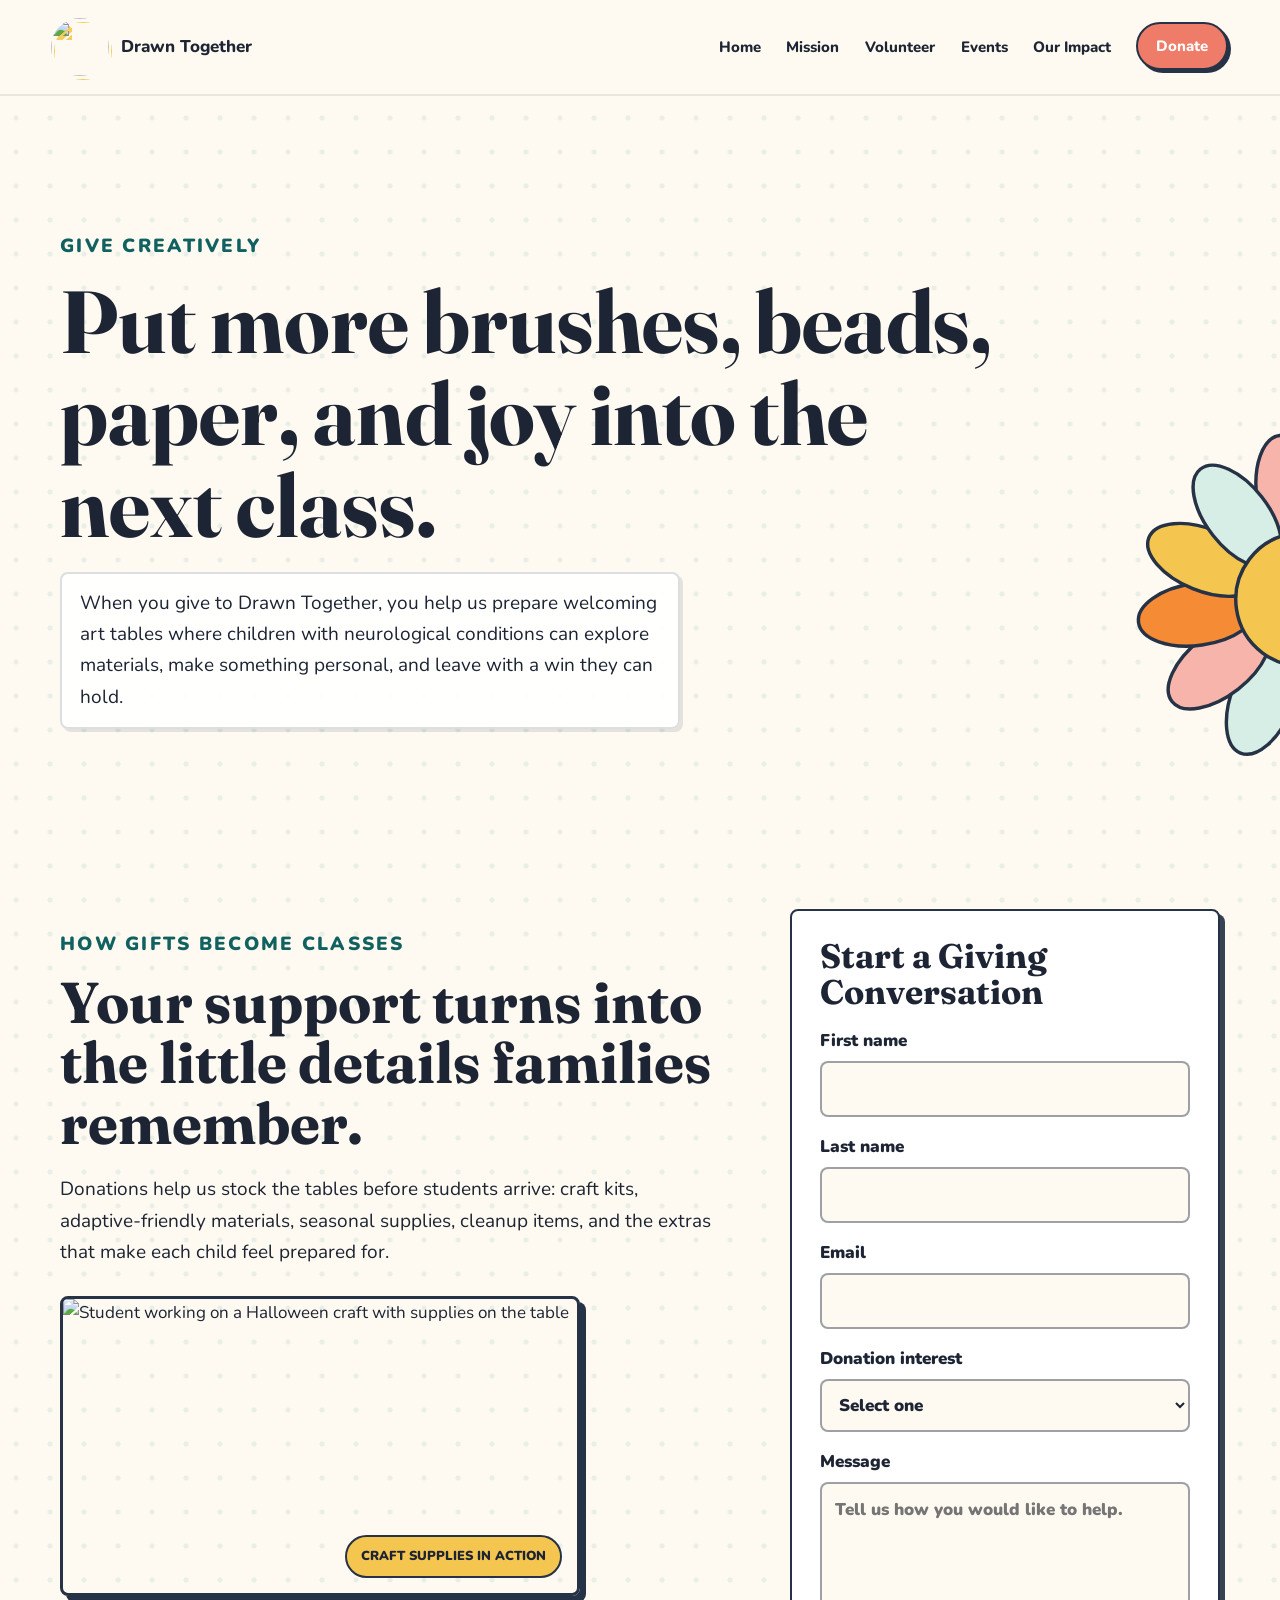
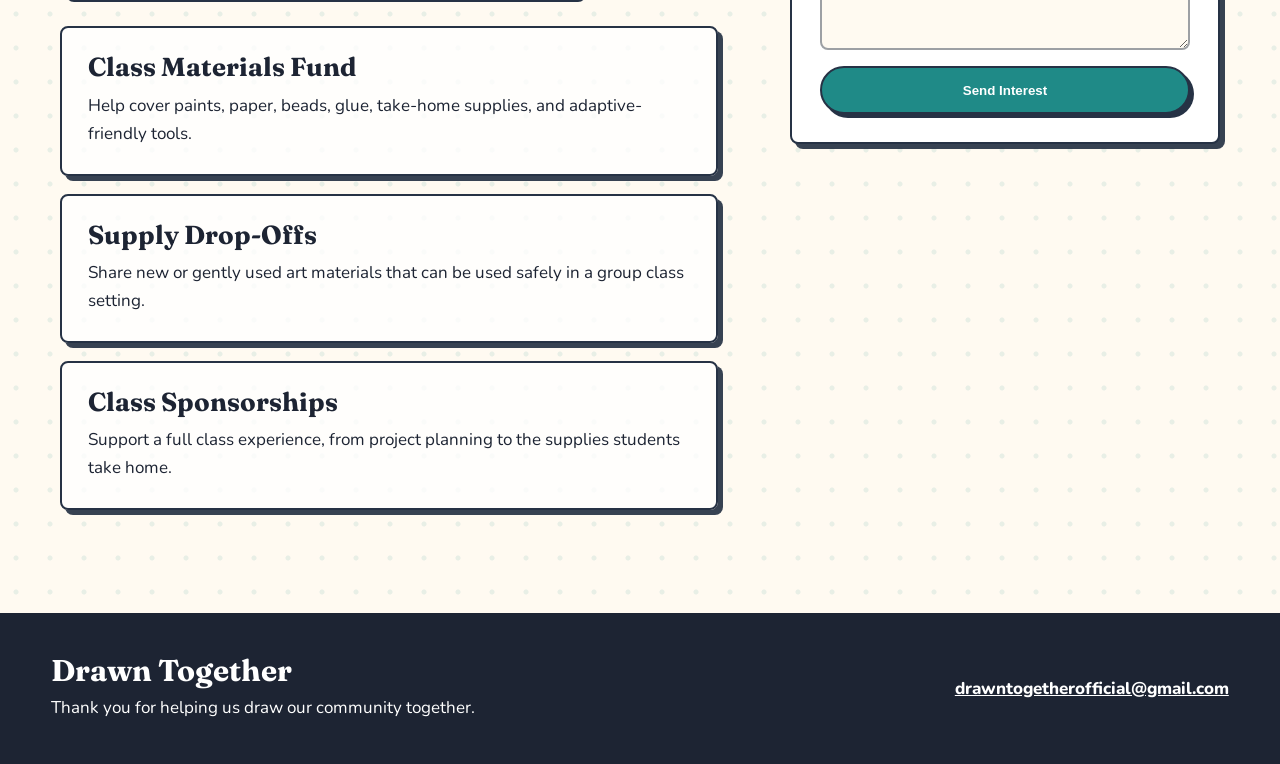
==== donate.html @ 6b5734e0 "Add files via upload" ====
<!doctype html>
<html lang="en">
<head>
  <meta charset="utf-8">
  <meta name="viewport" content="width=device-width, initial-scale=1">
  <meta name="description" content="Support Drawn Together with monetary donations, art supplies, or event sponsorships.">
  <title>Donate | Drawn Together</title>
  <link rel="preconnect" href="https://fonts.googleapis.com">
  <link rel="preconnect" href="https://fonts.gstatic.com" crossorigin>
  <link href="https://fonts.googleapis.com/css2?family=Fraunces:opsz,wght@9..144,600;9..144,700&family=Nunito:wght@400;600;700;800&display=swap" rel="stylesheet">
  <link rel="stylesheet" href="styles.css?v=91">
</head>
<body>
  <header class="site-header">
    <a class="brand" href="index.html" aria-label="Drawn Together home">
      <img class="brand-logo" src="assets/drawn-together-logo.png" alt="">
      <span>Drawn Together</span>
    </a>
    <button class="nav-toggle" aria-expanded="false" aria-controls="site-nav">Menu</button>
    <nav class="site-nav" id="site-nav">
      <a href="index.html">Home</a>
      <a href="index.html#mission">Mission</a>
      <a href="index.html#volunteer">Volunteer</a>
      <a href="index.html#events">Events</a>
      <a href="impact.html">Our Impact</a>
      <a class="nav-pill" href="donate.html" aria-current="page">Donate</a>
    </nav>
  </header>

  <main>
    <section class="page-hero donate-hero">
      <p class="eyebrow">Give Creatively</p>
      <h1>Put more brushes, beads, paper, and joy into the next class.</h1>
      <p>When you give to Drawn Together, you help us prepare welcoming art tables where children with neurological conditions can explore materials, make something personal, and leave with a win they can hold.</p>
      <svg class="donate-flower donate-flower-one" aria-hidden="true" viewBox="0 0 300 260" role="img">
        <g class="flower-petals">
          <ellipse cx="150" cy="38" rx="27" ry="52"></ellipse>
          <ellipse cx="150" cy="38" rx="27" ry="52" transform="rotate(30 150 130)"></ellipse>
          <ellipse cx="150" cy="38" rx="27" ry="52" transform="rotate(60 150 130)"></ellipse>
          <ellipse cx="150" cy="38" rx="27" ry="52" transform="rotate(90 150 130)"></ellipse>
          <ellipse cx="150" cy="38" rx="27" ry="52" transform="rotate(120 150 130)"></ellipse>
          <ellipse cx="150" cy="38" rx="27" ry="52" transform="rotate(150 150 130)"></ellipse>
          <ellipse cx="150" cy="38" rx="27" ry="52" transform="rotate(180 150 130)"></ellipse>
          <ellipse cx="150" cy="38" rx="27" ry="52" transform="rotate(210 150 130)"></ellipse>
          <ellipse cx="150" cy="38" rx="27" ry="52" transform="rotate(240 150 130)"></ellipse>
          <ellipse cx="150" cy="38" rx="27" ry="52" transform="rotate(270 150 130)"></ellipse>
          <ellipse cx="150" cy="38" rx="27" ry="52" transform="rotate(300 150 130)"></ellipse>
          <ellipse cx="150" cy="38" rx="27" ry="52" transform="rotate(330 150 130)"></ellipse>
        </g>
        <circle class="flower-face" cx="150" cy="130" r="58"></circle>
      </svg>
      <svg class="donate-flower donate-flower-two" aria-hidden="true" viewBox="0 0 300 260" role="img">
        <g class="flower-petals">
          <ellipse cx="150" cy="38" rx="27" ry="52"></ellipse>
          <ellipse cx="150" cy="38" rx="27" ry="52" transform="rotate(30 150 130)"></ellipse>
          <ellipse cx="150" cy="38" rx="27" ry="52" transform="rotate(60 150 130)"></ellipse>
          <ellipse cx="150" cy="38" rx="27" ry="52" transform="rotate(90 150 130)"></ellipse>
          <ellipse cx="150" cy="38" rx="27" ry="52" transform="rotate(120 150 130)"></ellipse>
          <ellipse cx="150" cy="38" rx="27" ry="52" transform="rotate(150 150 130)"></ellipse>
          <ellipse cx="150" cy="38" rx="27" ry="52" transform="rotate(180 150 130)"></ellipse>
          <ellipse cx="150" cy="38" rx="27" ry="52" transform="rotate(210 150 130)"></ellipse>
          <ellipse cx="150" cy="38" rx="27" ry="52" transform="rotate(240 150 130)"></ellipse>
          <ellipse cx="150" cy="38" rx="27" ry="52" transform="rotate(270 150 130)"></ellipse>
          <ellipse cx="150" cy="38" rx="27" ry="52" transform="rotate(300 150 130)"></ellipse>
          <ellipse cx="150" cy="38" rx="27" ry="52" transform="rotate(330 150 130)"></ellipse>
        </g>
        <circle class="flower-face" cx="150" cy="130" r="58"></circle>
      </svg>
    </section>

    <section class="section donation-layout">
      <div class="donation-copy">
        <p class="eyebrow">How Gifts Become Classes</p>
        <h2>Your support turns into the little details families remember.</h2>
        <p>Donations help us stock the tables before students arrive: craft kits, adaptive-friendly materials, seasonal supplies, cleanup items, and the extras that make each child feel prepared for.</p>
        <div class="donation-photo-card">
          <img src="https://drive.google.com/thumbnail?id=1JPonKLzSNSVyXryrN7kkuOmf8gFSathL&sz=w1200" alt="Student working on a Halloween craft with supplies on the table">
          <span>craft supplies in action</span>
        </div>
        <div class="donation-options">
          <article>
            <h3>Class Materials Fund</h3>
            <p>Help cover paints, paper, beads, glue, take-home supplies, and adaptive-friendly tools.</p>
          </article>
          <article>
            <h3>Supply Drop-Offs</h3>
            <p>Share new or gently used art materials that can be used safely in a group class setting.</p>
          </article>
          <article>
            <h3>Class Sponsorships</h3>
            <p>Support a full class experience, from project planning to the supplies students take home.</p>
          </article>
        </div>
      </div>

      <form class="donation-form" action="mailto:drawntogetherofficial@gmail.com" method="post" enctype="text/plain" data-email-form>
        <span class="form-swatch"></span>
        <h2>Start a Giving Conversation</h2>
        <label>
          First name
          <input name="First name" type="text" required>
        </label>
        <label>
          Last name
          <input name="Last name" type="text" required>
        </label>
        <label>
          Email
          <input name="Email" type="email" required>
        </label>
        <label>
          Donation interest
          <select name="Donation interest" required>
            <option value="">Select one</option>
            <option>Class materials fund</option>
            <option>Supply drop-off</option>
            <option>Class sponsorship</option>
          </select>
        </label>
        <label>
          Message
          <textarea name="Message" rows="5" placeholder="Tell us how you would like to help."></textarea>
        </label>
        <button class="button primary" type="submit">Send Interest</button>
      </form>
    </section>
  </main>

  <footer class="site-footer">
    <div>
      <h2>Drawn Together</h2>
      <p>Thank you for helping us draw our community together.</p>
    </div>
    <div class="footer-contact">
      <a href="mailto:drawntogetherofficial@gmail.com">drawntogetherofficial@gmail.com</a>
    </div>
  </footer>

  <script src="script.js?v=4"></script>
</body>
</html>
---- styles.css ----
:root {
  --ink: #1d2433;
  --paper: #fffaf1;
  --cream: #fff4db;
  --teal: #1f8a87;
  --teal-dark: #10615f;
  --coral: #ef7c68;
  --rose: #f7b4ab;
  --gold: #f4c64f;
  --blue: #4569b2;
  --mint: #d7eee6;
  --line: #263245;
  --shadow: 0 22px 55px rgba(33, 38, 49, 0.15);
}

* {
  box-sizing: border-box;
}

html {
  scroll-behavior: smooth;
}

body {
  margin: 0;
  background:
    radial-gradient(circle at 16px 16px, rgba(31, 138, 135, 0.10) 2px, transparent 3px) 0 0 / 34px 34px,
    var(--paper);
  color: var(--ink);
  font-family: "Nunito", Arial, sans-serif;
  font-size: 17px;
  line-height: 1.65;
}

img {
  display: block;
  max-width: 100%;
}

a {
  color: inherit;
}

.site-header {
  position: sticky;
  top: 0;
  z-index: 20;
  display: flex;
  align-items: center;
  justify-content: space-between;
  gap: 24px;
  padding: 18px clamp(18px, 4vw, 58px);
  background: rgba(255, 250, 241, 0.92);
  border-bottom: 2px solid rgba(38, 50, 69, 0.10);
  backdrop-filter: blur(16px);
}

.brand {
  display: inline-flex;
  align-items: center;
  gap: 12px;
  color: var(--ink);
  font-weight: 800;
  text-decoration: none;
}

.brand-logo {
  width: 58px;
  height: 58px;
  object-fit: contain;
  border-radius: 50%;
  filter: drop-shadow(3px 4px 0 rgba(244, 198, 79, 0.9));
}

.site-nav {
  display: flex;
  align-items: center;
  gap: clamp(12px, 2vw, 28px);
  font-size: 15px;
  font-weight: 800;
}

.site-nav a {
  text-decoration: none;
}

.site-nav a:hover,
.site-nav a[aria-current="page"] {
  color: var(--teal-dark);
}

.nav-pill {
  padding: 10px 18px;
  color: #fff;
  background: var(--coral);
  border: 2px solid var(--line);
  border-radius: 999px;
  box-shadow: 3px 3px 0 var(--line);
}

.site-nav .nav-pill:hover,
.site-nav .nav-pill[aria-current="page"] {
  color: #fff;
  transform: translate(-1px, -1px);
}

.nav-toggle {
  display: none;
  padding: 9px 13px;
  color: var(--ink);
  background: var(--gold);
  border: 2px solid var(--line);
  border-radius: 999px;
  font: inherit;
  font-weight: 800;
}

.hero,
.page-hero,
.section {
  width: min(1160px, calc(100% - 36px));
  margin: 0 auto;
}

.hero {
  position: relative;
  display: grid;
  grid-template-columns: minmax(0, 1fr) minmax(360px, 0.85fr);
  gap: clamp(34px, 6vw, 76px);
  align-items: center;
  min-height: calc(100vh - 86px);
  padding: 54px 0 72px;
}

.home-hero::before {
  position: absolute;
  inset: -40px -58px -20px;
  content: "";
  background: rgba(31, 138, 135, 0.055);
  pointer-events: none;
  z-index: -1;
}

.hero-copy {
  position: relative;
  isolation: isolate;
}

.hero-copy > :not(.hero-text-handprint) {
  position: relative;
  z-index: 1;
}

.hero-text-handprint {
  position: absolute;
  right: -70px;
  top: 88px;
  width: 470px;
  max-width: none;
  opacity: 0.3;
  pointer-events: none;
  transform: rotate(-12deg);
  z-index: 0;
}

.hero-copy::before {
  position: absolute;
  top: -36px;
  left: -18px;
  width: 132px;
  height: 18px;
  content: "";
  background: var(--rose);
  border-radius: 999px;
  transform: rotate(-7deg);
  z-index: -1;
}

.eyebrow {
  margin: 0 0 12px;
  color: var(--teal-dark);
  font-size: 13px;
  font-weight: 900;
  letter-spacing: 0.12em;
  text-transform: uppercase;
}

h1,
h2,
h3 {
  margin: 0;
  color: var(--ink);
  font-family: "Fraunces", Georgia, serif;
  line-height: 1.05;
}

h1 {
  max-width: 780px;
  font-size: clamp(46px, 7vw, 88px);
}

h2 {
  font-size: clamp(34px, 4.5vw, 58px);
}

h3 {
  font-size: 26px;
}

p {
  margin: 0;
}

.hero p,
.page-hero p,
.section-heading p,
.copy-block p,
.impact-preview p,
.donation-copy > p {
  max-width: 680px;
  margin-top: 20px;
  font-size: 19px;
}

.hero-actions {
  display: flex;
  flex-wrap: wrap;
  gap: 14px;
  margin-top: 30px;
}

.button {
  display: inline-flex;
  align-items: center;
  justify-content: center;
  min-height: 48px;
  padding: 12px 20px;
  border: 2px solid var(--line);
  border-radius: 999px;
  box-shadow: 4px 4px 0 var(--line);
  font-weight: 900;
  text-decoration: none;
  cursor: pointer;
}

.button.primary {
  color: #fff;
  background: var(--teal);
}

.button.ghost {
  background: #fff;
}

.button.dark {
  background: var(--gold);
}

.button:hover {
  transform: translate(-1px, -1px);
}

.hero-art {
  position: relative;
  min-height: 560px;
}

.hero-art::before {
  display: none;
  content: none;
}

.photo-card {
  position: absolute;
  object-position: center;
  background: #fff;
  padding: 8px;
  object-fit: cover;
  border: 3px solid var(--line);
  border-radius: 8px;
  box-shadow: var(--shadow);
}

.photo-card::before {
  position: absolute;
  content: "";
}

.photo-one {
  top: 72px;
  left: 0;
  width: 73%;
  height: 410px;
  transform: rotate(-2deg);
  z-index: 2;
}

.photo-two {
  top: 40px;
  right: -34px;
  width: 36%;
  height: 238px;
  transform: rotate(4deg);
  z-index: 3;
}

.photo-three {
  right: -28px;
  bottom: 84px;
  width: 35%;
  height: 220px;
  object-position: center 12%;
  transform: rotate(-2deg);
  z-index: 3;
}

.hero-palette {
  position: absolute;
  top: -90px;
  left: -88px;
  width: 366px;
  height: auto;
  pointer-events: none;
  transform: rotate(-9deg);
  z-index: 1;
}

.hero-palette-body {
  fill: #c28b5d;
  stroke: var(--line);
  stroke-width: 2;
}

.hero-paint {
  stroke: var(--line);
  stroke-width: 1.5;
}

.hero-paint.coral {
  fill: var(--coral);
}

.hero-paint.teal {
  fill: var(--teal);
}

.hero-paint.gold {
  fill: var(--gold);
}

.hero-paint.blue {
  fill: var(--blue);
}

.hero-brush {
  position: absolute;
  right: -330px;
  bottom: -118px;
  width: 560px;
  height: auto;
  pointer-events: none;
  transform: rotate(8deg);
  z-index: 1;
}

.logo-brush-handle,
.logo-brush-handle-outline,
.logo-brush-ferrule,
.logo-brush-bristles,
.logo-brush-shine,
.brush-paint {
  stroke: var(--line);
  stroke-linecap: round;
  stroke-linejoin: round;
}

.logo-brush-handle {
  fill: none;
  stroke: #2f6fb2;
  stroke-width: 11;
}

.logo-brush-handle-outline {
  fill: none;
  stroke: var(--line);
  stroke-width: 15;
}

.logo-brush-ferrule {
  fill: #f7b4ab;
  stroke-width: 2;
}

.logo-brush-bristles {
  fill: #de7357;
  stroke-width: 2;
}

.logo-brush-shine {
  fill: none;
  stroke: #9ed0dc;
  stroke-width: 4;
  opacity: 0.95;
}

.paint-stroke {
  position: absolute;
  display: block;
  border-radius: 999px;
  z-index: 1;
}

.paint-stroke-one {
  right: 10px;
  top: 324px;
  width: 170px;
  height: 22px;
  background: var(--teal);
  opacity: 0.68;
  transform: rotate(-8deg);
}

.paint-stroke-two {
  left: 168px;
  bottom: 36px;
  width: 320px;
  height: 26px;
  background: var(--rose);
  opacity: 0.78;
  transform: rotate(5deg);
}

.photo-one,
.photo-two,
.photo-three {
  clip-path: polygon(0 0, 100% 0, 100% 96%, 96% 100%, 0 100%);
}

.photo-one + .photo-two {
  object-position: center;
}

.doodle-note {
  position: absolute;
  left: 26px;
  bottom: 6px;
  max-width: 250px;
  padding: 18px 20px;
  background: #fff;
  border: 3px solid var(--line);
  border-radius: 8px;
  box-shadow: 5px 5px 0 var(--line);
  transform: rotate(1deg);
  z-index: 5;
}

.doodle-note::before {
  position: absolute;
  top: -18px;
  left: 52px;
  width: 92px;
  height: 28px;
  content: "";
  background: rgba(247, 180, 171, 0.82);
  border: 2px solid rgba(38, 50, 69, 0.28);
  transform: rotate(-4deg);
}

.doodle-note span {
  display: block;
  font-family: "Fraunces", Georgia, serif;
  font-size: 38px;
  line-height: 1;
}

.doodle-note strong {
  display: block;
  margin-top: 4px;
  font-size: 18px;
  line-height: 1.2;
}

.hero-art::after {
  display: none;
  content: none;
}

.section {
  padding: clamp(64px, 8vw, 104px) 0;
}

.split {
  position: relative;
  display: grid;
  grid-template-columns: 0.85fr 1.15fr;
  gap: clamp(30px, 6vw, 72px);
  border-top: 2px solid rgba(38, 50, 69, 0.16);
}

.mission-section {
  padding-top: clamp(42px, 5vw, 64px);
  padding-bottom: 8px;
}

.mission-section h2 {
  max-width: 430px;
  font-size: clamp(36px, 4.25vw, 57px);
  line-height: 1.02;
}

.copy-block {
  display: grid;
  gap: 8px;
  padding-top: 58px;
  transform: translateX(-50px);
}

.copy-block p {
  margin-top: 0;
}

.mission-art {
  position: absolute;
  right: clamp(18px, 7vw, 118px);
  bottom: -42px;
  width: 252px;
  height: 166px;
  pointer-events: none;
  z-index: 2;
}

.mission-art .paper {
  position: absolute;
  right: 36px;
  bottom: 6px;
  width: 118px;
  height: 92px;
  background:
    linear-gradient(90deg, rgba(38, 50, 69, 0.08) 1px, transparent 1px) 0 0 / 18px 18px,
    #fff;
  border: 3px solid var(--line);
  border-radius: 8px;
  box-shadow: 5px 5px 0 rgba(38, 50, 69, 0.9);
  transform: rotate(5deg);
}

.mission-art .paper::before {
  position: absolute;
  top: -17px;
  left: 24px;
  width: 66px;
  height: 24px;
  content: "";
  background: rgba(247, 180, 171, 0.82);
  border: 2px solid rgba(38, 50, 69, 0.25);
  transform: rotate(-9deg);
}

.mission-art .brush {
  position: absolute;
  left: 18px;
  top: 38px;
  width: 156px;
  height: 14px;
  background: var(--line);
  border-radius: 999px;
  transform: rotate(-24deg);
}

.mission-art .brush::before {
  position: absolute;
  left: -22px;
  top: -8px;
  width: 46px;
  height: 30px;
  content: "";
  background: var(--teal);
  border: 3px solid var(--line);
  border-radius: 999px 4px 4px 999px;
}

.mission-art .brush::after {
  position: absolute;
  right: -21px;
  top: -6px;
  width: 38px;
  height: 26px;
  content: "";
  background: var(--gold);
  border: 3px solid var(--line);
  border-radius: 4px 999px 999px 4px;
}

.paint-dot {
  position: absolute;
  width: 28px;
  height: 28px;
  border: 3px solid var(--line);
  border-radius: 50%;
}

.dot-one {
  right: 4px;
  top: 18px;
  background: var(--coral);
}

.dot-two {
  right: 0;
  bottom: 22px;
  width: 20px;
  height: 20px;
  background: var(--teal);
}

.dot-three {
  left: 28px;
  bottom: 6px;
  width: 34px;
  height: 34px;
  background: var(--rose);
}

.paint-line {
  position: absolute;
  left: 84px;
  bottom: 22px;
  width: 146px;
  height: 16px;
  background: linear-gradient(90deg, var(--blue), var(--teal), var(--gold), var(--coral));
  border: 2px solid var(--line);
  border-radius: 999px;
  transform: rotate(-7deg);
}

.feature-band,
.stats-row,
.partner-cards,
.donation-options {
  display: grid;
  grid-template-columns: repeat(3, 1fr);
  gap: 18px;
}

.feature-band {
  align-items: stretch;
  padding-top: 18px;
  padding-bottom: clamp(64px, 7vw, 92px);
}

.feature-card,
.partner-cards article,
.donation-options article,
.donation-form,
.event-detail {
  background: rgba(255, 255, 255, 0.78);
  border: 2px solid var(--line);
  border-radius: 8px;
  box-shadow: 5px 5px 0 rgba(38, 50, 69, 0.92);
}

.feature-card,
.partner-cards article,
.donation-options article {
  padding: 26px;
}

.feature-card p,
.partner-cards p,
.donation-options p {
  margin-top: 10px;
}

.feature-card {
  position: relative;
  overflow: hidden;
  min-height: 226px;
  isolation: isolate;
}

.feature-card::after {
  content: none;
}

.feature-card::before {
  content: none;
}

.feature-access {
  padding-top: 30px;
  transform: rotate(-0.7deg);
  border-radius: 8px 8px 28px 8px;
  background: #fde8e4;
}

.feature-volunteer {
  margin-top: 18px;
  padding-top: 30px;
  background: #e7f4f8;
  transform: rotate(0.5deg);
  border-radius: 28px 8px 8px 8px;
}

.feature-partner {
  padding-top: 30px;
  transform: rotate(-0.2deg);
  border-radius: 8px 28px 8px 8px;
  background: #fff0bf;
}

.feature-card h3,
.feature-card p {
  position: relative;
  z-index: 1;
}

.feature-access h3,
.feature-partner h3 {
  max-width: 68%;
}

.card-art {
  position: absolute;
  top: 18px;
  right: 18px;
  width: 82px;
  height: auto;
  pointer-events: none;
  z-index: 0;
}

.card-palette {
  opacity: 0.92;
}

.palette-body {
  fill: #c28b5d;
  stroke: var(--line);
  stroke-width: 3;
}

.paint-spot {
  stroke: none;
}

.paint-spot.coral {
  fill: var(--coral);
}

.paint-spot.teal {
  fill: var(--teal);
}

.paint-spot.gold {
  fill: var(--gold);
}

.paint-spot.blue {
  fill: var(--blue);
}

.card-flower {
  top: 12px;
  right: 14px;
  width: 64px;
  opacity: 0.9;
  overflow: visible;
}

.card-flower-petals ellipse {
  fill: #f7b4ab;
  stroke: var(--line);
  stroke-width: 4;
}

.card-flower-petals ellipse:nth-child(2n) {
  fill: #f4c64f;
}

.card-flower-petals ellipse:nth-child(3n) {
  fill: #d7eee6;
}

.card-flower-face {
  fill: var(--gold);
  stroke: var(--line);
  stroke-width: 4;
}

.section-heading {
  max-width: 760px;
  margin-bottom: 34px;
}

.events-section {
  border-top: 2px dashed rgba(38, 50, 69, 0.28);
}

.event-detail {
  display: grid;
  grid-template-columns: 1fr auto;
  gap: 24px;
  align-items: center;
  padding: clamp(24px, 4vw, 42px);
  background: linear-gradient(135deg, #ffffff 0%, var(--mint) 100%);
}

.event-detail p {
  max-width: 720px;
  margin-top: 14px;
}

.volunteer-section {
  display: flex;
  align-items: center;
  justify-content: space-between;
  gap: 30px;
  padding: clamp(34px, 5vw, 54px);
  margin-top: 10px;
  margin-bottom: clamp(52px, 7vw, 78px);
  background: linear-gradient(135deg, #fff 0%, #fde8e4 44%, #e7f4f8 100%);
  border: 2px solid var(--line);
  border-radius: 8px;
  box-shadow: 5px 5px 0 rgba(38, 50, 69, 0.92);
}

.volunteer-copy {
  max-width: 780px;
}

.volunteer-copy h2 {
  font-size: clamp(34px, 4.2vw, 56px);
}

.volunteer-copy p:not(.eyebrow) {
  max-width: 760px;
  margin-top: 16px;
  font-size: 19px;
}

.check-list {
  display: grid;
  gap: 8px;
  margin: 20px 0 0;
  padding: 0;
  list-style: none;
  font-weight: 800;
}

.check-list li::before {
  margin-right: 8px;
  color: var(--teal);
  content: ">";
}

.moments-section {
  position: relative;
  border-top: 2px dashed rgba(38, 50, 69, 0.28);
}

.smiley-flower {
  position: absolute;
  top: clamp(4px, 2vw, 18px);
  right: clamp(-34px, -1vw, -10px);
  width: 240px;
  height: 210px;
  overflow: visible;
  z-index: 1;
}

.flower-petals ellipse {
  stroke: var(--line);
  stroke-width: 3;
}

.flower-petals ellipse:nth-child(1),
.flower-petals ellipse:nth-child(5),
.flower-petals ellipse:nth-child(9) {
  fill: #f7b4ab;
}

.flower-petals ellipse:nth-child(2),
.flower-petals ellipse:nth-child(6),
.flower-petals ellipse:nth-child(10) {
  fill: #f58b35;
}

.flower-petals ellipse:nth-child(3),
.flower-petals ellipse:nth-child(7),
.flower-petals ellipse:nth-child(11) {
  fill: #f4c64f;
}

.flower-petals ellipse:nth-child(4),
.flower-petals ellipse:nth-child(8),
.flower-petals ellipse:nth-child(12) {
  fill: #d7eee6;
}

.flower-face {
  fill: var(--gold);
  stroke: var(--line);
  stroke-width: 3;
}

.flower-eye {
  fill: var(--line);
}

.flower-smile {
  fill: none;
  stroke: var(--line);
  stroke-width: 3;
  stroke-linecap: round;
}
.moments-strip {
  display: grid;
  grid-template-columns: 1.1fr 0.9fr 0.9fr 1.1fr;
  gap: 16px;
  align-items: stretch;
}

.moments-strip img {
  width: 100%;
  height: 330px;
  object-fit: cover;
  object-position: center;
  border: 3px solid var(--line);
  border-radius: 8px;
  box-shadow: 5px 5px 0 var(--line);
}

.moments-strip img:nth-child(2) {
  object-position: center 46%;
}

.moments-strip img:nth-child(3) {
  object-position: center 44%;
}

.moments-strip img:nth-child(2),
.moments-strip img:nth-child(4) {
  margin-top: 42px;
}

.impact-preview {
  position: relative;
  overflow: hidden;
  display: flex;
  align-items: center;
  justify-content: space-between;
  gap: 30px;
  width: 100vw;
  padding: clamp(36px, 6vw, 60px);
  min-height: 420px;
  margin-left: calc(50% - 50vw);
  margin-bottom: 80px;
  background: var(--paper);
  border: 3px solid var(--line);
  border-right: 0;
  border-left: 0;
  border-radius: 0;
  color: var(--ink);
  box-shadow: 0 6px 0 var(--line);
}

.impact-preview h2,
.impact-preview .eyebrow,
.impact-preview p {
  color: var(--ink);
}

.impact-preview .eyebrow {
  color: var(--teal-dark);
}

.impact-preview-copy,
.impact-preview .button {
  position: relative;
  z-index: 2;
}

.impact-preview-copy {
  margin-left: max(18px, calc((100vw - 1160px) / 2));
  max-width: 780px;
  padding: 28px;
  background: rgba(255, 250, 241, 0.78);
  border: 2px solid rgba(38, 50, 69, 0.24);
  border-radius: 8px;
  backdrop-filter: blur(2px);
}

.impact-preview .button {
  margin-right: max(18px, calc((100vw - 1160px) / 2));
}

.impact-collage {
  position: absolute;
  inset: 0;
  display: grid;
  grid-template-columns: repeat(8, 1fr);
  grid-template-rows: repeat(4, 1fr);
  gap: 0;
  padding: 0;
  opacity: 0.62;
  z-index: 1;
}

.impact-collage img {
  width: 100%;
  height: 100%;
  object-fit: cover;
  border: 0;
  border-radius: 0;
}

.event-slideshow {
  display: grid;
  gap: 14px;
}

.slideshow-frame {
  overflow: hidden;
  background: var(--ink);
  border: 3px solid var(--line);
  border-radius: 8px;
  box-shadow: 5px 5px 0 var(--line);
}

.slideshow-track {
  display: flex;
  transform: translateX(0);
  transition: transform 320ms ease;
  will-change: transform;
}

.slideshow-track img {
  flex: 0 0 100%;
  width: 100%;
  height: clamp(360px, 45vw, 560px);
  object-fit: contain;
  object-position: center;
}

.slideshow-track img:nth-child(3n) {
  object-position: center 35%;
}

.slideshow-track img:nth-child(4n) {
  object-position: center 65%;
}

.slideshow-controls {
  display: flex;
  align-items: center;
  justify-content: center;
  gap: 14px;
}

.slideshow-controls button {
  min-height: 42px;
  padding: 8px 16px;
  color: var(--ink);
  background: var(--gold);
  border: 2px solid var(--line);
  border-radius: 999px;
  box-shadow: 3px 3px 0 var(--line);
  font: inherit;
  font-weight: 900;
  cursor: pointer;
}

.slideshow-controls button:hover {
  transform: translate(-1px, -1px);
}

.slide-count {
  min-width: 76px;
  font-weight: 900;
  text-align: center;
}

.page-hero {
  padding: clamp(68px, 9vw, 116px) 0 clamp(44px, 7vw, 78px);
}

.page-hero h1 {
  max-width: 980px;
}

.impact-hero,
.donate-hero {
  position: relative;
}

.donate-hero::after {
  content: none;
}

.donate-hero > p:not(.eyebrow) {
  position: relative;
  z-index: 1;
  max-width: 620px;
  padding: 14px 18px;
  background: rgba(255, 255, 255, 0.9);
  border: 2px solid rgba(38, 50, 69, 0.16);
  border-radius: 8px;
  box-shadow: 3px 3px 0 rgba(38, 50, 69, 0.12);
}

.donate-flower {
  position: absolute;
  pointer-events: none;
  overflow: visible;
  z-index: -1;
}

.donate-flower-one {
  right: -22%;
  bottom: 58px;
  width: 345px;
  transform: rotate(-8deg);
}

.donate-flower-two {
  right: -32%;
  bottom: 190px;
  width: 278px;
  transform: rotate(14deg);
}

.impact-hero::after {
  content: none;
}

.impact-sun {
  position: absolute;
  top: clamp(54px, 8vw, 92px);
  right: clamp(-210px, -7vw, -78px);
  width: clamp(230px, 24vw, 360px);
  aspect-ratio: 1;
  pointer-events: none;
  z-index: -1;
}

.impact-sun::before,
.impact-sun::after,
.impact-sun span,
.impact-sun span::before,
.impact-sun span::after {
  position: absolute;
  content: "";
}

.impact-sun::before {
  inset: 10%;
  background: var(--gold);
  border: 5px solid var(--line);
  border-radius: 50%;
  box-shadow: 0 0 0 18px rgba(244, 198, 79, 0.28);
}

.impact-sun::after {
  inset: 0;
  background: repeating-conic-gradient(from 7deg, rgba(244, 198, 79, 0) 0 9deg, rgba(244, 198, 79, 0.46) 9deg 16deg, rgba(244, 198, 79, 0) 16deg 28deg);
  border-radius: 50%;
}

.impact-sun span {
  inset: 35% 30%;
  z-index: 1;
}

.impact-sun span::before {
  left: 0;
  top: 6px;
  width: 18px;
  height: 18px;
  background: var(--line);
  border-radius: 50%;
  box-shadow: 82px 0 0 var(--line);
}

.impact-sun span::after {
  left: 22px;
  top: 48px;
  width: 74px;
  height: 36px;
  border-bottom: 6px solid var(--line);
  border-radius: 0 0 80px 80px;
}

.stats-row {
  padding-top: 0;
}

.stats-row div {
  position: relative;
  overflow: hidden;
  padding: 28px;
  background: #fff;
  border: 2px solid var(--line);
  border-radius: 8px;
}

.stats-row div::after {
  content: none;
}

.stats-row div:nth-child(1) {
  background: #fde8e4;
}

.stats-row div:nth-child(2) {
  background: #e7f4f8;
}

.stats-row div:nth-child(3) {
  background: #fff0bf;
}

.stats-row strong {
  display: block;
  color: var(--coral);
  font-family: "Fraunces", Georgia, serif;
  font-size: 54px;
  line-height: 1;
}

.stats-row span {
  display: block;
  margin-top: 8px;
  font-weight: 800;
}

.story-grid {
  display: grid;
  gap: 76px;
  padding-top: clamp(74px, 9vw, 128px);
}

.impact-major-heading {
  display: flex;
  max-width: 1120px;
  min-height: 180px;
  flex-direction: column;
  justify-content: center;
  padding-top: clamp(20px, 3vw, 32px);
  padding-bottom: clamp(12px, 2vw, 22px);
  margin-top: 0;
}

.impact-major-heading h2 {
  max-width: 1120px;
  font-size: clamp(57px, 7vw, 95px);
}

.impact-major-heading p:not(.eyebrow) {
  max-width: 1050px;
  font-size: 25px;
  line-height: 1.45;
}

.impact-story {
  display: grid;
  grid-template-columns: 0.78fr 1fr;
  gap: clamp(28px, 5vw, 64px);
  align-items: center;
}

.impact-story.reverse {
  grid-template-columns: 1fr 0.78fr;
}

.impact-story.reverse .story-copy {
  order: 2;
}

.story-copy p:not(.eyebrow) {
  margin-top: 18px;
}

.partner-strip {
  display: inline-grid;
  gap: 2px;
  margin-top: 24px;
  padding: 14px 18px;
  background: var(--cream);
  border: 2px solid var(--line);
  border-radius: 8px;
}

.partner-strip span {
  color: var(--teal-dark);
  font-size: 12px;
  font-weight: 900;
  letter-spacing: 0.10em;
  text-transform: uppercase;
}

.text-link {
  display: table;
  margin-top: 20px;
  color: var(--teal-dark);
  font-weight: 900;
}

.gallery-grid {
  display: grid;
  grid-template-columns: 1fr 1fr;
  gap: 14px;
}

.gallery-grid img {
  width: 100%;
  height: 250px;
  object-fit: cover;
  border: 3px solid var(--line);
  border-radius: 8px;
  box-shadow: 4px 4px 0 var(--line);
}

.gallery-grid img:nth-child(1) {
  height: 330px;
  grid-row: span 2;
}

.gallery-grid.halloween img:nth-child(2) {
  height: 330px;
  grid-row: span 2;
}

.partner-section {
  border-top: 2px dashed rgba(38, 50, 69, 0.28);
}

.partner-cards {
  grid-template-columns: repeat(3, 1fr);
}

.donation-layout {
  display: grid;
  grid-template-columns: minmax(0, 1fr) minmax(330px, 430px);
  gap: clamp(30px, 6vw, 72px);
  align-items: start;
}

.donation-options {
  grid-template-columns: 1fr;
  margin-top: 30px;
}

.donation-photo-card {
  position: relative;
  max-width: 520px;
  margin-top: 28px;
}

.donation-photo-card img {
  width: 100%;
  height: 300px;
  object-fit: cover;
  border: 3px solid var(--line);
  border-radius: 8px;
  box-shadow: 6px 6px 0 var(--line);
}

.donation-photo-card span {
  position: absolute;
  right: 18px;
  bottom: 18px;
  padding: 9px 14px;
  background: var(--gold);
  border: 2px solid var(--line);
  border-radius: 999px;
  font-size: 13px;
  font-weight: 900;
  text-transform: uppercase;
}

.donation-form {
  position: relative;
  display: grid;
  gap: 16px;
  padding: 28px;
  background: #fff;
}

.form-swatch {
  display: none;
}

.donation-form h2 {
  font-size: 34px;
}

.donation-form label {
  display: grid;
  gap: 6px;
  font-weight: 900;
}

.donation-form input,
.donation-form select,
.donation-form textarea {
  width: 100%;
  padding: 12px 13px;
  color: var(--ink);
  background: var(--paper);
  border: 2px solid rgba(38, 50, 69, 0.45);
  border-radius: 8px;
  font: inherit;
}

.donation-form textarea {
  resize: vertical;
}

.site-footer {
  display: flex;
  justify-content: space-between;
  gap: 28px;
  padding: 42px clamp(18px, 4vw, 58px);
  color: #fff;
  background: var(--ink);
}

.site-footer h2 {
  color: #fff;
  font-size: 30px;
}

.site-footer p {
  max-width: 520px;
  margin-top: 8px;
}

.footer-contact {
  display: grid;
  align-content: center;
  gap: 8px;
  font-weight: 800;
  text-align: right;
}

@media (max-width: 900px) {
  .nav-toggle {
    display: inline-flex;
  }

  .site-nav {
    position: absolute;
    top: calc(100% + 2px);
    right: 18px;
    display: none;
    width: min(320px, calc(100vw - 36px));
    padding: 18px;
    background: #fff;
    border: 2px solid var(--line);
    border-radius: 8px;
    box-shadow: 5px 5px 0 var(--line);
  }

  .site-nav.is-open {
    display: grid;
  }

  .hero,
  .split,
  .impact-story,
  .impact-story.reverse,
  .donation-layout {
    grid-template-columns: 1fr;
  }

  .mission-section {
    padding-bottom: 46px;
  }

  .mission-art {
    right: auto;
    left: 0;
    bottom: 22px;
  }

  .hero {
    min-height: auto;
  }

  .hero-art {
    min-height: 650px;
    margin-top: 52px;
  }

  .hero-palette {
    top: 0;
    left: -58px;
    width: 292px;
  }

  .photo-one {
    top: 78px;
    width: 72%;
    height: 410px;
  }

  .photo-two {
    top: 58px;
  }

  .photo-three {
    bottom: 82px;
    height: 238px;
    object-position: center 8%;
  }

  .impact-story.reverse .story-copy {
    order: initial;
  }

  .feature-band,
  .stats-row,
  .partner-cards {
    grid-template-columns: 1fr;
  }

  .feature-volunteer {
    margin-top: 0;
  }

  .feature-access,
  .feature-volunteer,
  .feature-partner {
    transform: none;
  }

  .event-detail,
  .impact-preview,
  .volunteer-section {
    display: grid;
  }

  .impact-preview {
    width: 100vw;
    margin-left: calc(50% - 50vw);
  }

  .impact-preview-copy,
  .impact-preview .button {
    margin-right: 18px;
    margin-left: 18px;
  }

  .copy-block {
    padding-top: 0;
    transform: none;
  }
}

@media (max-width: 640px) {
  body {
    font-size: 16px;
  }

  .site-header {
    padding: 14px 18px;
  }

  .brand span:last-child {
    max-width: 140px;
    line-height: 1.1;
  }

  .hero,
  .page-hero,
  .section {
    width: min(100% - 28px, 1160px);
  }

  .hero {
    padding-top: 38px;
  }

  .mission-section {
    padding-bottom: 32px;
  }

  .mission-section h2 {
    font-size: clamp(34px, 10vw, 48px);
  }

  .mission-art {
    width: 190px;
    height: 130px;
    transform: scale(0.88);
    transform-origin: left bottom;
  }

  .hero-art {
    min-height: 610px;
    margin-top: 48px;
  }

  .photo-card {
    padding: 6px;
  }

  .photo-one {
    top: 62px;
    width: 86%;
    height: 315px;
  }

  .photo-two {
    top: 330px;
    right: -8px;
    width: 55%;
    height: 190px;
  }

  .photo-three {
    left: 0;
    right: auto;
    bottom: 44px;
    width: 58%;
    height: 205px;
    object-position: center 6%;
  }

  .hero-palette {
    top: -10px;
    left: -54px;
    width: 276px;
    z-index: 1;
  }

  .hero-brush {
    right: -232px;
    top: auto;
    bottom: -92px;
    width: 350px;
    transform: rotate(8deg);
    transform-origin: right center;
    z-index: 0;
  }

  .feature-band {
    padding-top: 0;
  }

  .feature-card {
    min-height: 150px;
    padding: 20px;
  }

  .feature-card p {
    max-width: calc(100% - 12px);
    font-size: 16px;
    line-height: 1.45;
  }

  .card-palette {
    top: 8px;
  }

  .hero-text-handprint {
    right: -58px;
    top: 80px;
    width: 300px;
  }

  .doodle-note {
    left: auto;
    right: 4px;
    bottom: 0;
    max-width: 176px;
    padding: 16px;
  }

  .doodle-note span {
    font-size: 31px;
  }

  .paint-stroke-one {
    top: 276px;
    right: 8px;
    width: 128px;
  }

  .paint-stroke-two {
    left: 16px;
    bottom: 20px;
    width: 170px;
  }

  .gallery-grid,
  .moments-strip {
    grid-template-columns: 1fr;
  }

  .slideshow-track img {
    height: 330px;
  }

  .smiley-flower {
    top: 8px;
    right: -62px;
    width: 128px;
    height: 128px;
    opacity: 0.55;
    z-index: 0;
  }

  .moments-section .section-heading {
    position: relative;
    z-index: 1;
    max-width: calc(100% - 54px);
  }

  .impact-sun {
    top: 22px;
    right: -118px;
    width: 210px;
    opacity: 0.55;
  }

  .impact-hero h1,
  .impact-hero p {
    position: relative;
    z-index: 1;
    max-width: calc(100% - 22px);
  }
  .gallery-grid img,
  .gallery-grid img:nth-child(1),
  .gallery-grid.halloween img:nth-child(2) {
    height: 260px;
    grid-row: auto;
  }

  .moments-strip img,
  .moments-strip img:nth-child(2),
  .moments-strip img:nth-child(4) {
    height: 260px;
    margin-top: 0;
  }

  .site-footer {
    display: grid;
  }

  .footer-contact {
    text-align: left;
  }
}
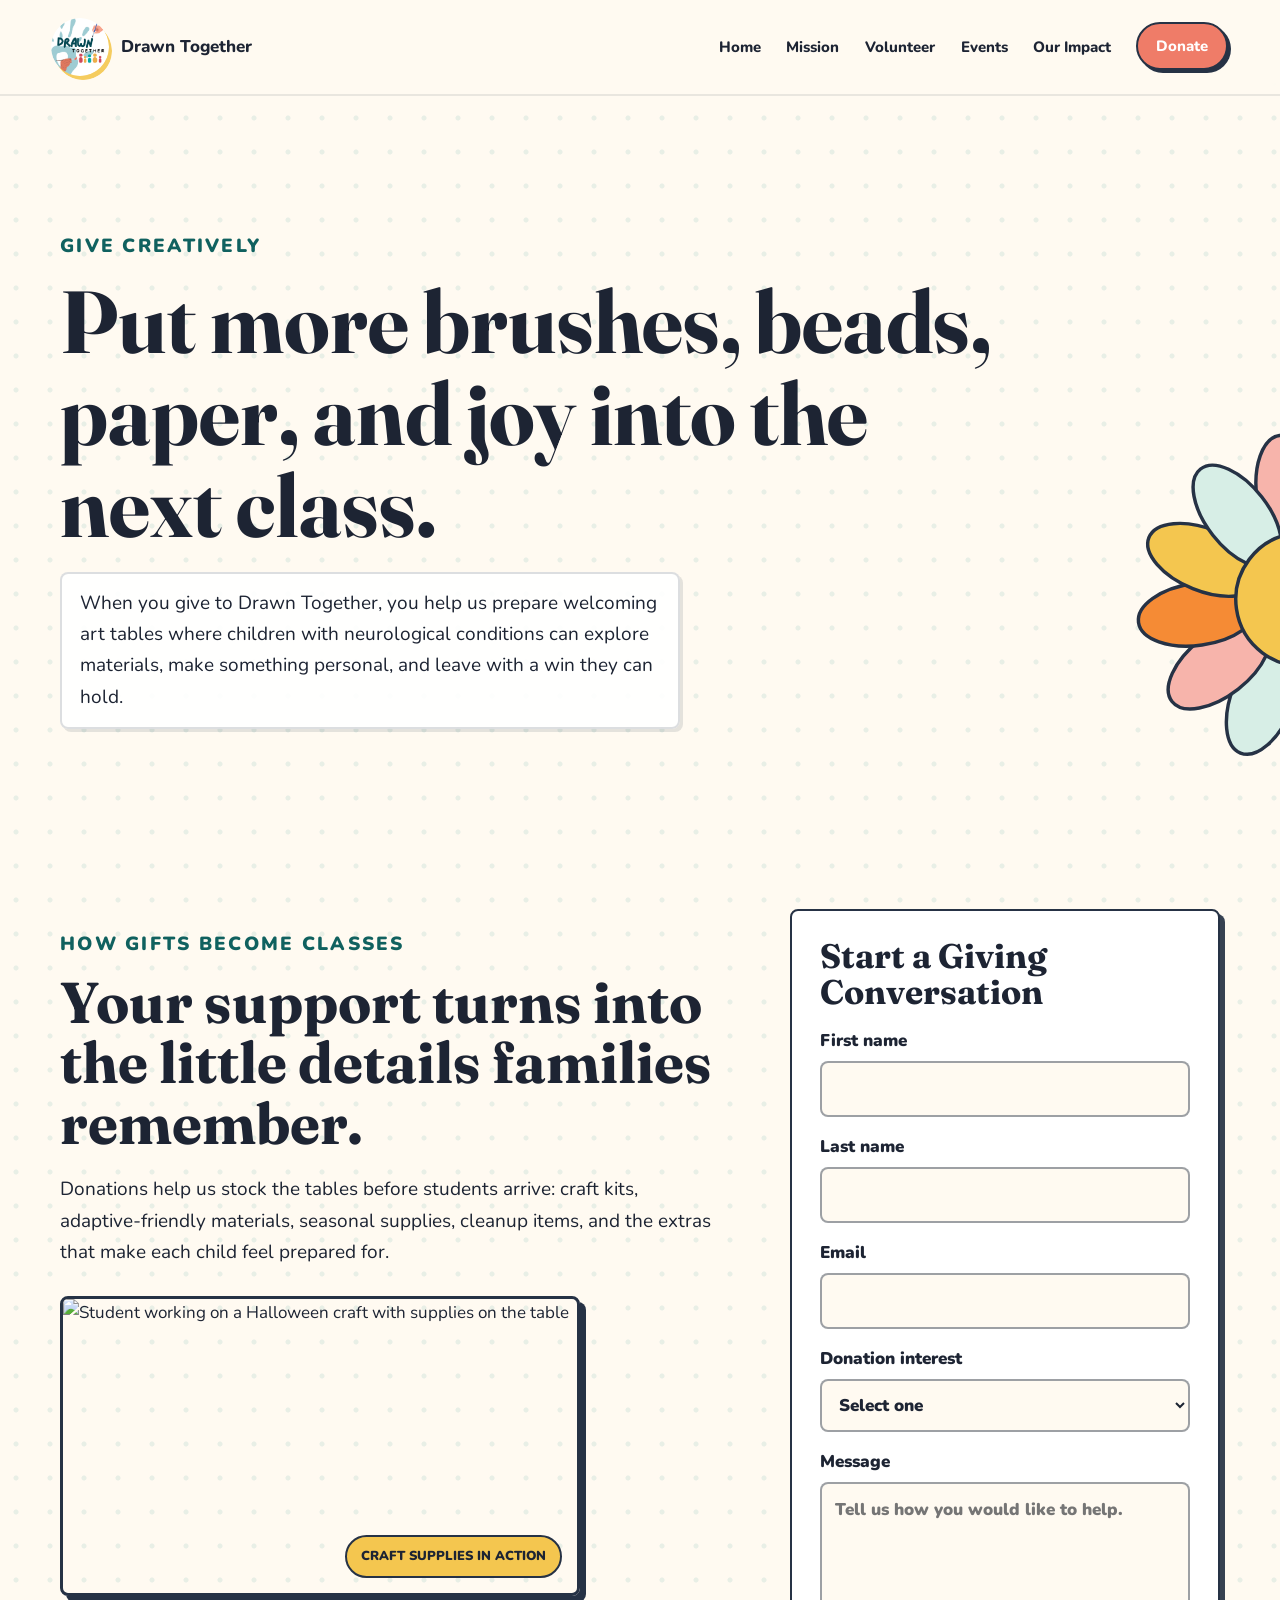
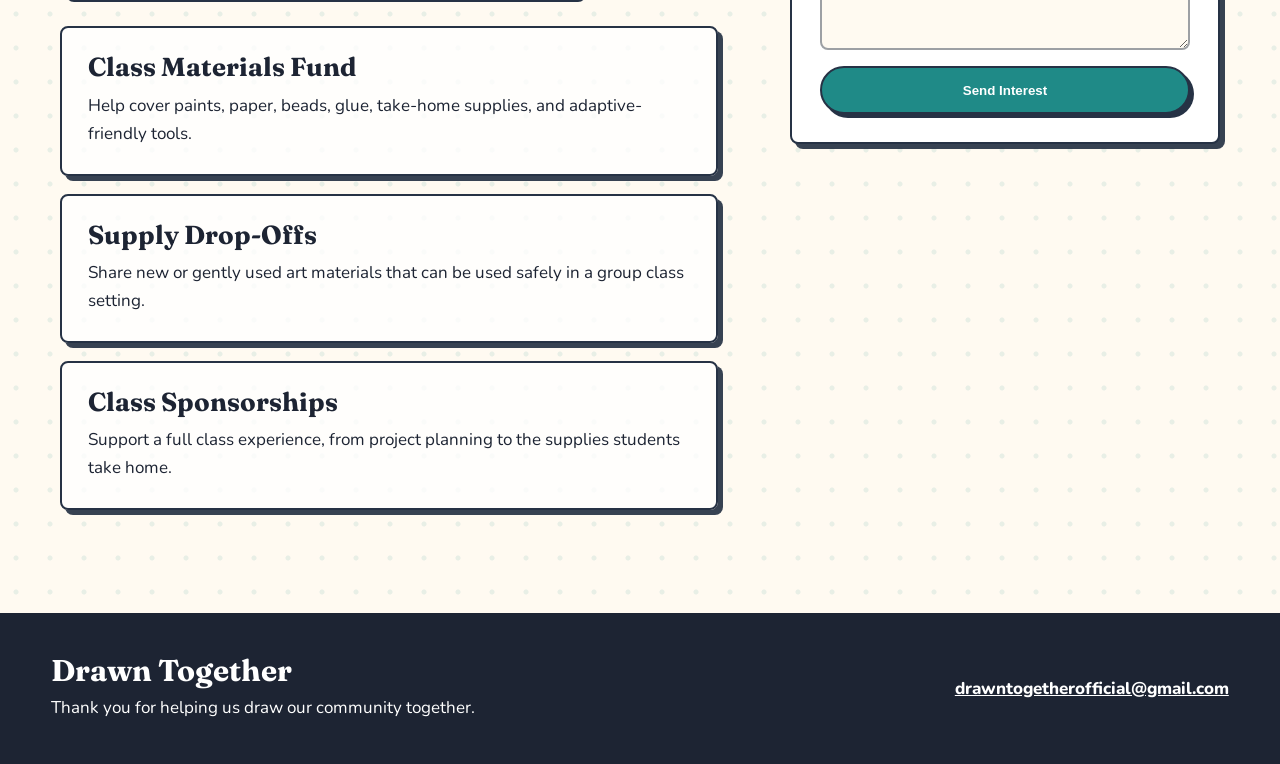
==== commit 4a5dd1d8: "Update donate.html" ====
--- a/donate.html
+++ b/donate.html
@@ -8,65 +8,65 @@
   <link rel="preconnect" href="https://fonts.googleapis.com">
   <link rel="preconnect" href="https://fonts.gstatic.com" crossorigin>
   <link href="https://fonts.googleapis.com/css2?family=Fraunces:opsz,wght@9..144,600;9..144,700&family=Nunito:wght@400;600;700;800&display=swap" rel="stylesheet">
-  <link rel="stylesheet" href="styles.css?v=91">
+  <link rel="stylesheet" href="styles.css?v=91">
 </head>
 <body>
   <header class="site-header">
     <a class="brand" href="index.html" aria-label="Drawn Together home">
-      <img class="brand-logo" src="assets/drawn-together-logo.png" alt="">
+      <img class="brand-logo" src="drawn-together-logo.png" alt="">
       <span>Drawn Together</span>
     </a>
     <button class="nav-toggle" aria-expanded="false" aria-controls="site-nav">Menu</button>
     <nav class="site-nav" id="site-nav">
-      <a href="index.html">Home</a>
-      <a href="index.html#mission">Mission</a>
-      <a href="index.html#volunteer">Volunteer</a>
-      <a href="index.html#events">Events</a>
-      <a href="impact.html">Our Impact</a>
-      <a class="nav-pill" href="donate.html" aria-current="page">Donate</a>
+      <a href="index.html">Home</a>
+      <a href="index.html#mission">Mission</a>
+      <a href="index.html#volunteer">Volunteer</a>
+      <a href="index.html#events">Events</a>
+      <a href="impact.html">Our Impact</a>
+      <a class="nav-pill" href="donate.html" aria-current="page">Donate</a>
     </nav>
   </header>
 
   <main>
-    <section class="page-hero donate-hero">
-      <p class="eyebrow">Give Creatively</p>
-      <h1>Put more brushes, beads, paper, and joy into the next class.</h1>
-      <p>When you give to Drawn Together, you help us prepare welcoming art tables where children with neurological conditions can explore materials, make something personal, and leave with a win they can hold.</p>
-      <svg class="donate-flower donate-flower-one" aria-hidden="true" viewBox="0 0 300 260" role="img">
-        <g class="flower-petals">
-          <ellipse cx="150" cy="38" rx="27" ry="52"></ellipse>
-          <ellipse cx="150" cy="38" rx="27" ry="52" transform="rotate(30 150 130)"></ellipse>
-          <ellipse cx="150" cy="38" rx="27" ry="52" transform="rotate(60 150 130)"></ellipse>
-          <ellipse cx="150" cy="38" rx="27" ry="52" transform="rotate(90 150 130)"></ellipse>
-          <ellipse cx="150" cy="38" rx="27" ry="52" transform="rotate(120 150 130)"></ellipse>
-          <ellipse cx="150" cy="38" rx="27" ry="52" transform="rotate(150 150 130)"></ellipse>
-          <ellipse cx="150" cy="38" rx="27" ry="52" transform="rotate(180 150 130)"></ellipse>
-          <ellipse cx="150" cy="38" rx="27" ry="52" transform="rotate(210 150 130)"></ellipse>
-          <ellipse cx="150" cy="38" rx="27" ry="52" transform="rotate(240 150 130)"></ellipse>
-          <ellipse cx="150" cy="38" rx="27" ry="52" transform="rotate(270 150 130)"></ellipse>
-          <ellipse cx="150" cy="38" rx="27" ry="52" transform="rotate(300 150 130)"></ellipse>
-          <ellipse cx="150" cy="38" rx="27" ry="52" transform="rotate(330 150 130)"></ellipse>
-        </g>
-        <circle class="flower-face" cx="150" cy="130" r="58"></circle>
-      </svg>
-      <svg class="donate-flower donate-flower-two" aria-hidden="true" viewBox="0 0 300 260" role="img">
-        <g class="flower-petals">
-          <ellipse cx="150" cy="38" rx="27" ry="52"></ellipse>
-          <ellipse cx="150" cy="38" rx="27" ry="52" transform="rotate(30 150 130)"></ellipse>
-          <ellipse cx="150" cy="38" rx="27" ry="52" transform="rotate(60 150 130)"></ellipse>
-          <ellipse cx="150" cy="38" rx="27" ry="52" transform="rotate(90 150 130)"></ellipse>
-          <ellipse cx="150" cy="38" rx="27" ry="52" transform="rotate(120 150 130)"></ellipse>
-          <ellipse cx="150" cy="38" rx="27" ry="52" transform="rotate(150 150 130)"></ellipse>
-          <ellipse cx="150" cy="38" rx="27" ry="52" transform="rotate(180 150 130)"></ellipse>
-          <ellipse cx="150" cy="38" rx="27" ry="52" transform="rotate(210 150 130)"></ellipse>
-          <ellipse cx="150" cy="38" rx="27" ry="52" transform="rotate(240 150 130)"></ellipse>
-          <ellipse cx="150" cy="38" rx="27" ry="52" transform="rotate(270 150 130)"></ellipse>
-          <ellipse cx="150" cy="38" rx="27" ry="52" transform="rotate(300 150 130)"></ellipse>
-          <ellipse cx="150" cy="38" rx="27" ry="52" transform="rotate(330 150 130)"></ellipse>
-        </g>
-        <circle class="flower-face" cx="150" cy="130" r="58"></circle>
-      </svg>
-    </section>
+    <section class="page-hero donate-hero">
+      <p class="eyebrow">Give Creatively</p>
+      <h1>Put more brushes, beads, paper, and joy into the next class.</h1>
+      <p>When you give to Drawn Together, you help us prepare welcoming art tables where children with neurological conditions can explore materials, make something personal, and leave with a win they can hold.</p>
+      <svg class="donate-flower donate-flower-one" aria-hidden="true" viewBox="0 0 300 260" role="img">
+        <g class="flower-petals">
+          <ellipse cx="150" cy="38" rx="27" ry="52"></ellipse>
+          <ellipse cx="150" cy="38" rx="27" ry="52" transform="rotate(30 150 130)"></ellipse>
+          <ellipse cx="150" cy="38" rx="27" ry="52" transform="rotate(60 150 130)"></ellipse>
+          <ellipse cx="150" cy="38" rx="27" ry="52" transform="rotate(90 150 130)"></ellipse>
+          <ellipse cx="150" cy="38" rx="27" ry="52" transform="rotate(120 150 130)"></ellipse>
+          <ellipse cx="150" cy="38" rx="27" ry="52" transform="rotate(150 150 130)"></ellipse>
+          <ellipse cx="150" cy="38" rx="27" ry="52" transform="rotate(180 150 130)"></ellipse>
+          <ellipse cx="150" cy="38" rx="27" ry="52" transform="rotate(210 150 130)"></ellipse>
+          <ellipse cx="150" cy="38" rx="27" ry="52" transform="rotate(240 150 130)"></ellipse>
+          <ellipse cx="150" cy="38" rx="27" ry="52" transform="rotate(270 150 130)"></ellipse>
+          <ellipse cx="150" cy="38" rx="27" ry="52" transform="rotate(300 150 130)"></ellipse>
+          <ellipse cx="150" cy="38" rx="27" ry="52" transform="rotate(330 150 130)"></ellipse>
+        </g>
+        <circle class="flower-face" cx="150" cy="130" r="58"></circle>
+      </svg>
+      <svg class="donate-flower donate-flower-two" aria-hidden="true" viewBox="0 0 300 260" role="img">
+        <g class="flower-petals">
+          <ellipse cx="150" cy="38" rx="27" ry="52"></ellipse>
+          <ellipse cx="150" cy="38" rx="27" ry="52" transform="rotate(30 150 130)"></ellipse>
+          <ellipse cx="150" cy="38" rx="27" ry="52" transform="rotate(60 150 130)"></ellipse>
+          <ellipse cx="150" cy="38" rx="27" ry="52" transform="rotate(90 150 130)"></ellipse>
+          <ellipse cx="150" cy="38" rx="27" ry="52" transform="rotate(120 150 130)"></ellipse>
+          <ellipse cx="150" cy="38" rx="27" ry="52" transform="rotate(150 150 130)"></ellipse>
+          <ellipse cx="150" cy="38" rx="27" ry="52" transform="rotate(180 150 130)"></ellipse>
+          <ellipse cx="150" cy="38" rx="27" ry="52" transform="rotate(210 150 130)"></ellipse>
+          <ellipse cx="150" cy="38" rx="27" ry="52" transform="rotate(240 150 130)"></ellipse>
+          <ellipse cx="150" cy="38" rx="27" ry="52" transform="rotate(270 150 130)"></ellipse>
+          <ellipse cx="150" cy="38" rx="27" ry="52" transform="rotate(300 150 130)"></ellipse>
+          <ellipse cx="150" cy="38" rx="27" ry="52" transform="rotate(330 150 130)"></ellipse>
+        </g>
+        <circle class="flower-face" cx="150" cy="130" r="58"></circle>
+      </svg>
+    </section>
 
     <section class="section donation-layout">
       <div class="donation-copy">
@@ -93,7 +93,7 @@
         </div>
       </div>
 
-      <form class="donation-form" action="mailto:drawntogetherofficial@gmail.com" method="post" enctype="text/plain" data-email-form>
+      <form class="donation-form" action="mailto:drawntogetherofficial@gmail.com" method="post" enctype="text/plain" data-email-form>
         <span class="form-swatch"></span>
         <h2>Start a Giving Conversation</h2>
         <label>
@@ -136,6 +136,6 @@
     </div>
   </footer>
 
-  <script src="script.js?v=4"></script>
+  <script src="script.js?v=4"></script>
 </body>
 </html>
